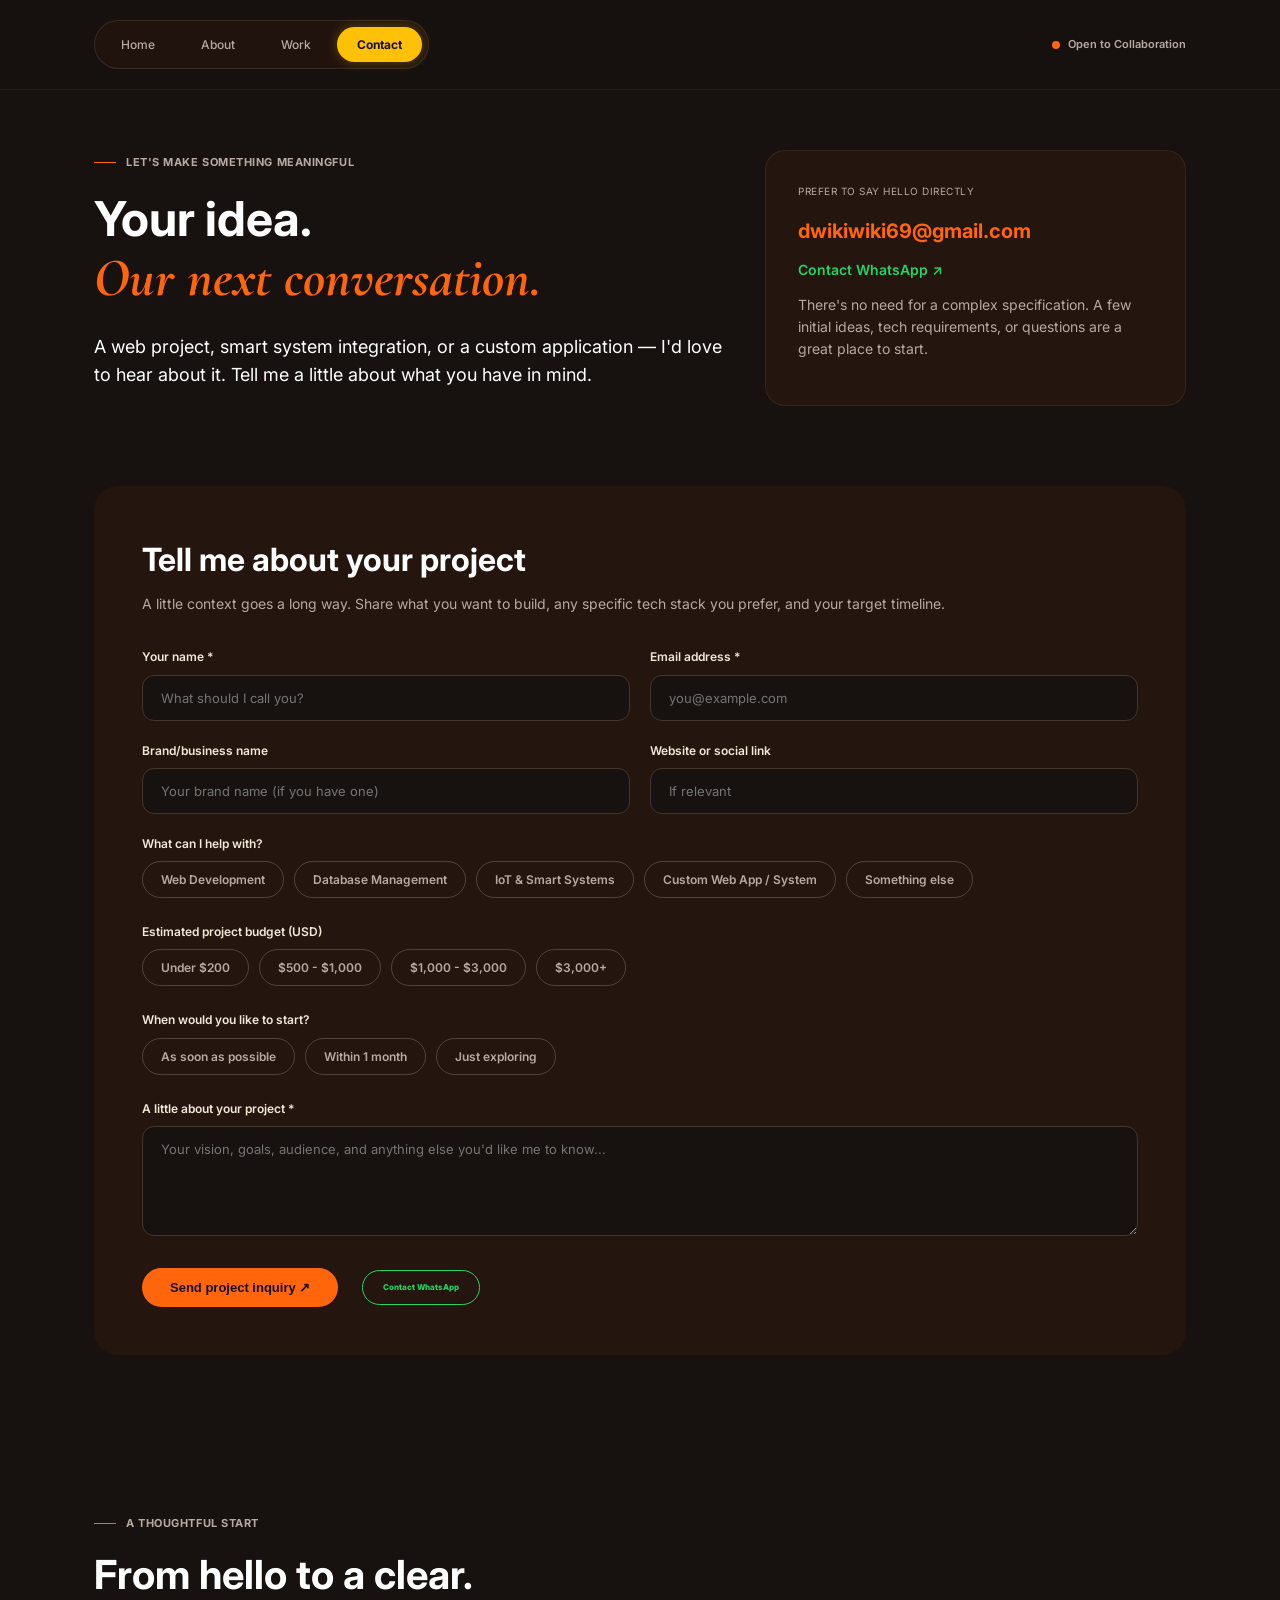
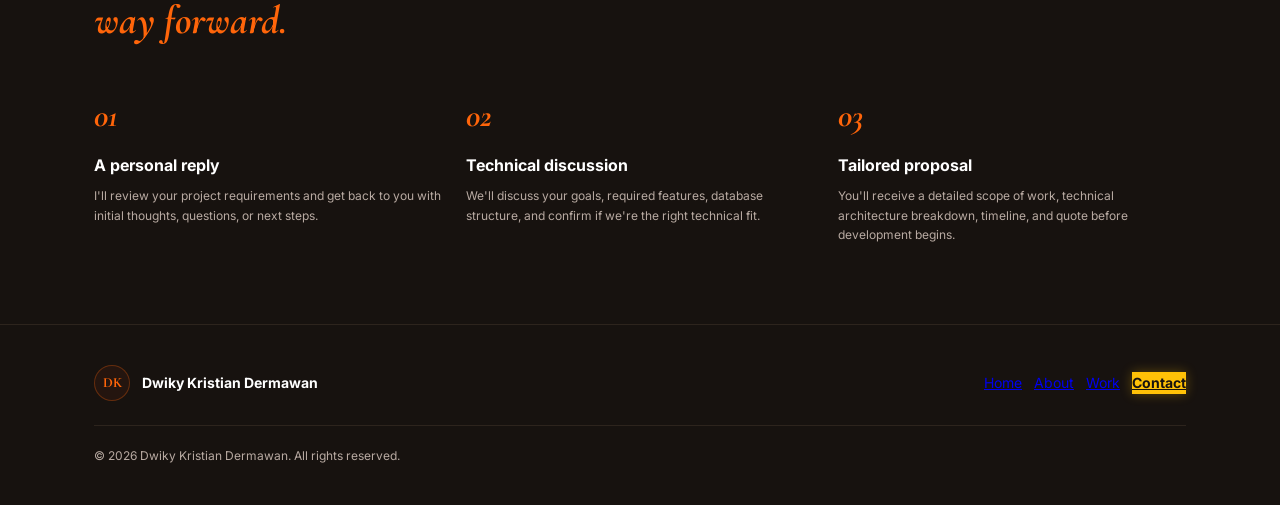
==== contact.html @ 46bb8a01 "Initial commit: Portofolio Web Dwiky lengkap dengan FormSubmit & WhatsApp API" ====
<!DOCTYPE html>
<html lang="id">
<head>
  <meta charset="UTF-8">
  <meta name="viewport" content="width=device-width, initial-scale=1.0">
  <title>Contact — Dwiky Kristian Dermawan</title>
  
  <link rel="preconnect" href="https://fonts.googleapis.com">
  <link rel="preconnect" href="https://fonts.gstatic.com" crossorigin>
  <link href="https://fonts.googleapis.com/css2?family=Cormorant+Garamond:ital,wght@0,600;0,700;1,600;1,700&family=Inter:wght@400;500;600;700&display=swap" rel="stylesheet">
  
  <link rel="stylesheet" href="style.css">
</head>
<body>

  <!-- Navbar -->
  <header class="navbar">
    <div class="container nav-container">
      <nav class="nav-menu page-links">
        <a href="index.html" class="nav-item">Home</a>
        <a href="about.html" class="nav-item">About</a>
        <a href="work.html" class="nav-item">Work</a>
        <a href="contact.html" class="nav-item">Contact</a>
      </nav>
      
      <div class="status-badge">
        <span class="dot"></span> Open to Collaboration
      </div>
    </div>
  </header>

  <main>
    <!-- Contact Hero -->
    <section class="section-hero">
      <div class="container hero-grid">
        <div class="hero-left">
          <div class="section-label">
            <span class="orange-line"></span>
            <span>LET'S MAKE SOMETHING MEANINGFUL</span>
          </div>
          <h1 class="main-title">
            Your idea.<br>
            <span class="serif-italic">Our next conversation.</span>
          </h1>
          <p class="bio-lead">A web project, smart system integration, or a custom application — I'd love to hear about it. Tell me a little about what you have in mind.</p>
        </div>
        
        <div class="hero-right">
          <div class="direct-contact-card">
            <span class="card-label">PREFER TO SAY HELLO DIRECTLY</span>
            <div class="direct-links-wrapper">
              <a href="mailto:dwikiwiki69@gmail.com" class="direct-email-link">dwikiwiki69@gmail.com</a>
              <a href="https://wa.me/6285183342180?text=Halo%20Dwiky,%20saya%20bermaksud%20untuk%20konsultasi%20dan%20membangun%20proyek%20web%2Fsistem%20aplikasi.%20Apakah%20Anda%20sedang%20open%20for%20collaboration%3F" target="_blank" rel="noopener noreferrer" class="btn-whatsapp-direct">
                 Contact WhatsApp ↗
              </a>
            </div>
            <p class="bio-text mt-12">There's no need for a complex specification. A few initial ideas, tech requirements, or questions are a great place to start.</p>
          </div>
        </div>
      </div>
    </section>

    <!-- Inquiry Form Target FormSubmit -->
    <section class="section-inquiry">
      <div class="container">
        <form class="inquiry-form-card" id="contact-form" action="https://formsubmit.co/dwikiwiki69@gmail.com" method="POST">
          
          <!-- Konfigurasi Tambahan FormSubmit -->
          <input type="hidden" name="_subject" value="Pesan Baru dari Portofolio Web (Dwiky)">
          <input type="hidden" name="_template" value="table">
          <input type="hidden" name="_captcha" value="false">

          <h2 class="form-title">Tell me about your project</h2>
          <p class="form-subtitle">A little context goes a long way. Share what you want to build, any specific tech stack you prefer, and your target timeline.</p>
          
          <div class="form-row">
            <div class="form-group">
              <label>Your name *</label>
              <input type="text" name="name" placeholder="What should I call you?" required />
            </div>
            <div class="form-group">
              <label>Email address *</label>
              <input type="email" name="email" placeholder="you@example.com" required />
            </div>
          </div>

          <div class="form-row">
            <div class="form-group">
              <label>Brand/business name</label>
              <input type="text" name="brand" placeholder="Your brand name (if you have one)" />
            </div>
            <div class="form-group">
              <label>Website or social link</label>
              <input type="url" name="website" placeholder="If relevant" />
            </div>
          </div>

          <!-- Services Selection -->
          <div class="form-group mb-24">
            <label>What can I help with?</label>
            <div class="checkbox-pills">
              <label class="pill-checkbox"><input type="checkbox" name="services[]" value="Web Development"> <span>Web Development</span></label>
              <label class="pill-checkbox"><input type="checkbox" name="services[]" value="Database Management"> <span>Database Management</span></label>
              <label class="pill-checkbox"><input type="checkbox" name="services[]" value="IoT & Smart Systems"> <span>IoT & Smart Systems</span></label>
              <label class="pill-checkbox"><input type="checkbox" name="services[]" value="Custom Web App / System"> <span>Custom Web App / System</span></label>
              <label class="pill-checkbox"><input type="checkbox" name="services[]" value="Something else"> <span>Something else</span></label>
            </div>
          </div>

          <!-- Budget Selection -->
          <div class="form-group mb-24">
            <label>Estimated project budget (USD)</label>
            <div class="radio-pills">
              <label class="pill-radio"><input type="radio" name="budget" value="Under $200"> <span>Under $200</span></label>
              <label class="pill-radio"><input type="radio" name="budget" value="$500 - $1,000"> <span>$500 - $1,000</span></label>
              <label class="pill-radio"><input type="radio" name="budget" value="$1,000 - $3,000"> <span>$1,000 - $3,000</span></label>
              <label class="pill-radio"><input type="radio" name="budget" value="$3,000+"> <span>$3,000+</span></label>
            </div>
          </div>

          <!-- Timeline Selection -->
          <div class="form-group mb-24">
            <label>When would you like to start?</label>
            <div class="radio-pills">
              <label class="pill-radio"><input type="radio" name="timeline" value="As soon as possible"> <span>As soon as possible</span></label>
              <label class="pill-radio"><input type="radio" name="timeline" value="Within 1 month"> <span>Within 1 month</span></label>
              <label class="pill-radio"><input type="radio" name="timeline" value="Just exploring"> <span>Just exploring</span></label>
            </div>
          </div>

          <!-- Project Details -->
          <div class="form-group mb-32">
            <label>A little about your project *</label>
            <textarea name="message" rows="5" placeholder="Your vision, goals, audience, and anything else you'd like me to know..." required></textarea>
          </div>

          <div class="form-actions">
            <button type="submit" class="btn-orange">Send project inquiry ↗</button>
            <a href="https://wa.me/6285183342180?text=Halo%20Dwiky,%20saya%20bermaksud%20untuk%20konsultasi%20dan%20membangun%20proyek%20web%2Fsistem%20aplikasi.%20Apakah%20Anda%20sedang%20open%20for%20collaboration%3F" target="_blank" rel="noopener noreferrer" class="btn-whatsapp-outline">
              Contact WhatsApp 
            </a>
          </div>
        </form>
      </div>
    </section>

    <!-- Workflow Steps -->
    <section class="section-workflow">
      <div class="container">
        <div class="section-label">
          <span class="orange-line"></span>
          <span>A THOUGHTFUL START</span>
        </div>
        <h2 class="section-title">
          From hello to a clear.<br>
          <span class="serif-italic">way forward.</span>
        </h2>
        
        <div class="workflow-grid col-3">
          <div class="workflow-step">
            <span class="step-num">01</span>
            <h4>A personal reply</h4>
            <p>I'll review your project requirements and get back to you with initial thoughts, questions, or next steps.</p>
          </div>
          <div class="workflow-step">
            <span class="step-num">02</span>
            <h4>Technical discussion</h4>
            <p>We'll discuss your goals, required features, database structure, and confirm if we're the right technical fit.</p>
          </div>
          <div class="workflow-step">
            <span class="step-num">03</span>
            <h4>Tailored proposal</h4>
            <p>You'll receive a detailed scope of work, technical architecture breakdown, timeline, and quote before development begins.</p>
          </div>
        </div>
      </div>
    </section>
  </main>

  <!-- Footer -->
  <footer class="footer">
    <div class="container">
      <div class="footer-top">
        <div class="brand-left">
          <div class="logo-circle">DK</div>
          <span class="brand-name">Dwiky Kristian Dermawan</span>
        </div>
        <nav class="footer-nav page-links">
          <a href="index.html">Home</a>
          <a href="about.html">About</a>
          <a href="work.html">Work</a>
          <a href="contact.html">Contact</a>
        </nav>
      </div>
      <div class="footer-divider"></div>
      <div class="footer-bottom">
        <p>© 2026 Dwiky Kristian Dermawan. All rights reserved.</p>
      </div>
    </div>
  </footer>

  <script src="script.js"></script>
</body>
</html>
---- style.css ----
/* --- RESET & VARIABLES --- */
* {
  box-sizing: border-box;
  margin: 0;
  padding: 0;
}

:root {
  --bg-dark: #17120F;
  --bg-card: #24150F;
  --bg-card-inner: #1D1410;
  --orange: #FF650A;
  --yellow-active: #FFC107;
  --text-white: #FFFFFF;
  --text-muted: #B8AAA2;
  --text-serif: #EFE9D6;
  --font-inter: 'Inter', sans-serif;
  --font-serif: 'Cormorant Garamond', serif;
}

body {
  background-color: var(--bg-dark);
  color: var(--text-white);
  font-family: var(--font-inter);
  line-height: 1.6;
  font-size: 14px;
  overflow-x: hidden;
}

img {
  max-width: 100%;
  height: auto;
  display: block;
}

.container {
  max-width: 1140px;
  margin: 0 auto;
  padding: 0 24px;
  width: 100%;
}

.serif-italic {
  font-family: var(--font-serif);
  font-style: italic;
  font-weight: 700;
  color: var(--orange);
}

.section-label {
  display: flex;
  align-items: center;
  gap: 10px;
  color: var(--text-muted);
  font-size: 11px;
  font-weight: 700;
  letter-spacing: 0.05em;
  text-transform: uppercase;
  margin-bottom: 20px;
}

.orange-line {
  width: 22px;
  height: 1px;
  background-color: var(--orange);
  display: inline-block;
}

/* --- NAVBAR --- */
.navbar {
  padding: 20px 0;
  background: rgba(23, 18, 15, 0.95);
  backdrop-filter: blur(10px);
  position: sticky;
  top: 0;
  z-index: 100;
  border-bottom: 1px solid rgba(69, 54, 45, 0.3);
}

.nav-container {
  display: flex;
  justify-content: space-between;
  align-items: center;
}

.nav-menu {
  display: flex;
  align-items: center;
  gap: 6px;
  background: rgba(36, 21, 15, 0.8);
  padding: 6px;
  border-radius: 100px;
  border: 1px solid rgba(184, 170, 162, 0.15);
}

.nav-item {
  color: var(--text-muted);
  text-decoration: none;
  font-weight: 500;
  font-size: 12px;
  padding: 8px 20px;
  border-radius: 100px;
  transition: all 0.3s ease;
}

.nav-item:hover:not(.active-nav) {
  color: var(--orange);
}

.nav-item.active-nav, .page-links a.active-nav {
  background-color: var(--yellow-active) !important;
  color: #17120F !important;
  font-weight: 700 !important;
  box-shadow: 0 0 12px rgba(255, 193, 7, 0.3);
}

.status-badge {
  display: flex;
  align-items: center;
  gap: 8px;
  color: var(--text-muted);
  font-size: 11px;
  font-weight: 600;
}

.status-badge .dot {
  width: 8px;
  height: 8px;
  background: var(--orange);
  border-radius: 50%;
}

/* --- HERO SECTIONS --- */
.section-hero {
  padding: 60px 0 40px;
}

.hero-grid {
  display: grid;
  grid-template-columns: 1.2fr 0.8fr;
  gap: 40px;
  align-items: center;
}

.hero-status {
  margin-bottom: 24px;
}

.main-title {
  font-size: 48px;
  font-weight: 700;
  line-height: 1.15;
  margin-bottom: 24px;
}

.main-title .serif-italic {
  font-size: 54px;
  display: block;
}

.bio-lead {
  font-size: 18px;
  color: var(--text-white);
  margin-bottom: 12px;
}

.bio-text {
  color: var(--text-muted);
  font-size: 14px;
  margin-bottom: 12px;
}

.max-w-600 {
  max-width: 600px;
}

.hero-actions {
  display: flex;
  gap: 16px;
  margin-top: 32px;
}

.btn-orange {
  background: var(--orange);
  color: #17120F;
  text-decoration: none;
  padding: 12px 28px;
  border-radius: 100px;
  font-weight: 700;
  font-size: 13px;
  display: inline-flex;
  align-items: center;
  gap: 8px;
  border: none;
  cursor: pointer;
  transition: transform 0.2s, background-color 0.2s;
}

.btn-orange:hover {
  transform: translateY(-2px);
  background-color: #ff7726;
}

.btn-outline {
  border: 1px solid rgba(69, 54, 45, 1);
  color: var(--text-white);
  text-decoration: none;
  padding: 12px 28px;
  border-radius: 100px;
  font-weight: 700;
  font-size: 13px;
  transition: background 0.2s;
}

.btn-outline:hover {
  background: rgba(255, 255, 255, 0.05);
}

.arch-frame {
  width: 100%;
  background: #3B2B22;
  border-top-left-radius: 180px;
  border-top-right-radius: 180px;
  overflow: hidden;
  display: flex;
  align-items: flex-end;
  justify-content: center;
  padding-top: 40px;
}

.hero-portrait-img {
  width: 90%;
  height: auto;
  object-fit: cover;
}

.hero-footnote {
  display: flex;
  justify-content: space-between;
  padding-top: 40px;
  margin-top: 60px;
  border-top: 1px solid rgba(69, 54, 45, 0.5);
  color: var(--text-muted);
  font-size: 11px;
  letter-spacing: 0.05em;
}

.signature-wrapper {
  margin-top: 24px;
}

.signature {
  font-family: var(--font-serif);
  font-style: italic;
  font-size: 40px;
  color: var(--orange);
}

/* --- DISCIPLINES BAR --- */
.section-disciplines {
  background: var(--bg-card);
  padding: 24px 0;
  border-top: 1px solid rgba(69, 54, 45, 0.3);
  border-bottom: 1px solid rgba(69, 54, 45, 0.3);
}

.disciplines-wrapper {
  display: flex;
  justify-content: space-between;
  color: var(--text-serif);
  font-family: var(--font-serif);
  font-size: 22px;
}

/* --- SELECTED PROJECTS --- */
.section-projects {
  padding: 80px 0;
}

.pt-0 {
  padding-top: 0;
}

.section-header-flex {
  display: flex;
  justify-content: space-between;
  align-items: flex-end;
  margin-bottom: 48px;
  gap: 40px;
}

.section-title {
  font-size: 40px;
  line-height: 1.1;
}

.section-desc {
  max-width: 400px;
  color: var(--text-muted);
  font-size: 14px;
}

.link-more {
  color: var(--text-white);
  text-decoration: none;
  font-weight: 600;
  display: inline-block;
  margin-top: 12px;
}

.link-more:hover {
  color: var(--orange);
}

.projects-grid {
  display: grid;
  grid-template-columns: repeat(2, 1fr);
  gap: 32px;
}

.project-card {
  background: var(--bg-card);
  border-radius: 16px;
  padding: 24px;
}

.project-card-full {
  grid-column: span 2;
}

.project-img-wrapper {
  border-radius: 12px;
  overflow: hidden;
  margin-bottom: 20px;
  background: #2A1D16;
}

.project-img-wrapper img {
  width: 100%;
  height: auto;
  transition: transform 0.3s;
}

.project-img-wrapper img:hover {
  transform: scale(1.02);
}

.project-card h3 {
  font-size: 20px;
  margin-bottom: 10px;
}

.project-card p {
  color: var(--text-muted);
  font-size: 13px;
}

/* --- ABOUT PREVIEW --- */
.section-about-preview {
  background: var(--bg-card);
  padding: 80px 0;
}

.about-preview-grid {
  display: grid;
  grid-template-columns: 360px 1fr;
  gap: 60px;
  align-items: center;
}

.portrait-card {
  background: var(--bg-dark);
  border-radius: 20px;
  padding: 24px;
  border: 1px solid rgba(69, 54, 45, 0.5);
}

.card-label {
  font-size: 10px;
  color: var(--text-muted);
  display: block;
  margin-bottom: 16px;
  letter-spacing: 0.05em;
}

.about-preview-text p {
  color: var(--text-muted);
  font-size: 15px;
  margin-bottom: 16px;
}

/* --- GUIDES & QUOTE --- */
.section-guides {
  background: var(--bg-card);
  padding: 80px 0;
}

.quote-block {
  margin-bottom: 48px;
}

.quote-mark {
  font-family: var(--font-serif);
  font-size: 60px;
  color: var(--orange);
  line-height: 1;
}

.quote-text {
  font-family: var(--font-serif);
  font-style: italic;
  font-size: 38px;
  color: var(--text-serif);
  font-weight: 700;
  line-height: 1.2;
}

.principles-grid {
  display: grid;
  grid-template-columns: repeat(3, 1fr);
  gap: 32px;
}

.principle-card h3 {
  font-size: 18px;
  margin-bottom: 10px;
}

.principle-card p {
  color: var(--text-muted);
  font-size: 13px;
}

/* --- SERVICES & SKILLS --- */
.section-services {
  background: var(--bg-dark);
  padding: 80px 0;
}

.section-headline {
  font-size: 40px;
  margin-bottom: 12px;
}

.mb-40 {
  margin-bottom: 40px;
}

.mb-24 {
  margin-bottom: 24px;
}

.mb-32 {
  margin-bottom: 32px;
}

.mt-12 {
  margin-top: 12px;
}

.group-title {
  color: var(--orange);
  font-size: 11px;
  font-weight: 700;
  letter-spacing: 0.05em;
  display: block;
  margin-bottom: 16px;
}

.pills-wrapper {
  display: flex;
  flex-wrap: wrap;
  gap: 10px;
}

.pill {
  border: 1px solid rgba(184, 170, 162, 0.3);
  padding: 8px 16px;
  border-radius: 100px;
  font-size: 12px;
  color: var(--text-serif);
  font-weight: 600;
}

.services-grid {
  display: grid;
  grid-template-columns: repeat(3, 1fr);
  gap: 20px;
}

.service-card {
  background: var(--bg-card-inner);
  border-radius: 12px;
  padding: 24px;
  display: flex;
  flex-direction: column;
}

.service-card h3 {
  font-size: 18px;
  margin-bottom: 10px;
}

.service-desc {
  color: var(--text-muted);
  font-size: 13px;
  margin-bottom: 20px;
}

.card-divider {
  height: 1px;
  background: rgba(69, 54, 45, 1);
  margin-top: auto;
  margin-bottom: 14px;
}

.service-tags {
  color: var(--text-muted);
  font-size: 11px;
  line-height: 1.5;
}

.services-note {
  color: var(--text-muted);
  font-size: 14px;
}

.section-skills {
  padding: 80px 0;
}

.grid-two-col {
  display: grid;
  grid-template-columns: 1fr 1.2fr;
  gap: 60px;
}

.skills-sub {
  color: var(--text-muted);
  margin-top: 16px;
  font-size: 14px;
}

.skills-list {
  display: flex;
  flex-direction: column;
  gap: 24px;
}

.skill-item {
  border-bottom: 1px solid rgba(69, 54, 45, 0.5);
  padding-bottom: 16px;
}

.skill-header {
  display: flex;
  justify-content: space-between;
  align-items: center;
  margin-bottom: 8px;
}

.skill-header h3 {
  font-size: 18px;
}

.skill-header .arrow {
  color: var(--orange);
}

.skill-item p {
  color: var(--text-muted);
  font-size: 13px;
}

/* --- DUAL SHOWCASE --- */
.section-showcase {
  padding: 40px 0 80px;
}

.dual-showcase-card {
  background: linear-gradient(135deg, #1C120D 0%, #EFE5D5 100%);
  border-radius: 24px;
  display: grid;
  grid-template-columns: 1fr 280px 1fr;
  gap: 24px;
  padding: 40px;
  align-items: center;
  color: var(--text-white);
  overflow: hidden;
}

.card-tag {
  font-size: 10px;
  font-weight: 700;
  letter-spacing: 0.05em;
  color: var(--orange);
  margin-bottom: 12px;
}

.showcase-left h2, .showcase-right h2 {
  font-size: 28px;
  line-height: 1.2;
  margin-bottom: 12px;
}

.showcase-right {
  color: #17120F;
}

.showcase-right h2 {
  font-family: var(--font-serif);
  font-style: italic;
  font-weight: 600;
}

.showcase-right p {
  color: #45362D;
  font-size: 13px;
  margin-bottom: 16px;
}

.showcase-right .link-more {
  color: #17120F;
}

.showcase-left p {
  color: var(--text-muted);
  font-size: 13px;
  margin-bottom: 24px;
}

.showcase-metrics {
  display: flex;
  gap: 16px;
}

.showcase-metrics div strong {
  display: block;
  font-size: 16px;
  color: var(--orange);
}

.showcase-metrics div span {
  font-size: 10px;
  color: var(--text-muted);
}

.showcase-center-mockup img {
  width: 100%;
  border-radius: 20px;
  box-shadow: 0 10px 30px rgba(0,0,0,0.4);
}

/* --- WORKFLOW --- */
.section-workflow {
  padding: 80px 0;
}

.workflow-grid {
  display: grid;
  grid-template-columns: repeat(4, 1fr);
  gap: 24px;
  margin-top: 48px;
}

.workflow-grid.col-3 {
  grid-template-columns: repeat(3, 1fr);
}

.step-num {
  font-family: var(--font-serif);
  font-style: italic;
  font-size: 32px;
  color: var(--orange);
  font-weight: 700;
  display: block;
  margin-bottom: 12px;
}

.workflow-step h4 {
  font-size: 16px;
  margin-bottom: 8px;
}

.workflow-step p {
  color: var(--text-muted);
  font-size: 12px;
}

/* --- WORK PAGE FILTERS --- */
.filter-bar {
  display: flex;
  gap: 12px;
  margin-top: 32px;
}

.filter-btn {
  background: var(--bg-card);
  border: 1px solid rgba(184, 170, 162, 0.2);
  color: var(--text-muted);
  padding: 8px 20px;
  border-radius: 100px;
  font-size: 12px;
  font-weight: 600;
  cursor: pointer;
  transition: all 0.2s;
}

.filter-btn.active, .filter-btn:hover {
  background: var(--orange);
  color: #17120F;
  border-color: var(--orange);
}

/* --- CONTACT FORM PAGE --- */
.direct-contact-card {
  background: var(--bg-card);
  border-radius: 20px;
  padding: 32px;
  border: 1px solid rgba(69, 54, 45, 0.5);
}

.direct-email-link {
  font-size: 20px;
  color: var(--orange);
  font-weight: 700;
  text-decoration: none;
}

.section-inquiry {
  padding: 40px 0 80px;
}

.inquiry-form-card {
  background: var(--bg-card);
  border-radius: 24px;
  padding: 48px;
}

.form-title {
  font-size: 32px;
  margin-bottom: 8px;
}

.form-subtitle {
  color: var(--text-muted);
  margin-bottom: 32px;
  font-size: 14px;
}

.form-row {
  display: grid;
  grid-template-columns: repeat(2, 1fr);
  gap: 20px;
  margin-bottom: 20px;
}

.form-group {
  display: flex;
  flex-direction: column;
  gap: 8px;
}

.form-group label {
  font-size: 12px;
  font-weight: 600;
  color: var(--text-serif);
}

.form-group input, .form-group textarea {
  width: 100%;
  padding: 14px 18px;
  background: var(--bg-dark);
  border: 1px solid rgba(69, 54, 45, 1);
  border-radius: 12px;
  color: var(--text-white);
  font-family: var(--font-inter);
  font-size: 13px;
  outline: none;
}

.form-group input:focus, .form-group textarea:focus {
  border-color: var(--orange);
}

.checkbox-pills, .radio-pills {
  display: flex;
  flex-wrap: wrap;
  gap: 10px;
}

.pill-checkbox, .pill-radio {
  cursor: pointer;
}

.pill-checkbox input, .pill-radio input {
  display: none;
}

.pill-checkbox span, .pill-radio span {
  display: inline-block;
  padding: 8px 18px;
  border-radius: 100px;
  border: 1px solid rgba(184, 170, 162, 0.3);
  font-size: 12px;
  color: var(--text-muted);
  transition: all 0.2s;
}

.pill-checkbox input:checked + span, .pill-radio input:checked + span {
  background: var(--orange);
  color: #17120F;
  border-color: var(--orange);
  font-weight: 700;
}

.form-actions {
  display: flex;
  align-items: center;
  gap: 24px;
}

.alt-email-note {
  color: var(--text-muted);
  font-size: 12px;
}

.alt-email-note a {
  color: var(--orange);
  text-decoration: none;
}

/* --- CTA --- */
.section-cta {
  padding: 40px 0 80px;
}

.cta-box {
  background: var(--bg-card);
  border-radius: 24px;
  padding: 56px;
  display: flex;
  justify-content: space-between;
  align-items: flex-end;
  gap: 40px;
}

.cta-content h2 {
  font-size: 44px;
  line-height: 1.1;
  margin-bottom: 16px;
}

.cta-content p {
  color: var(--text-muted);
  font-size: 14px;
  max-width: 500px;
}

.cta-action {
  display: flex;
  flex-direction: column;
  align-items: flex-end;
  gap: 12px;
}

.cta-email {
  color: var(--text-muted);
  text-decoration: none;
  font-size: 13px;
}

/* --- FOOTER --- */
.footer {
  padding: 40px 0;
  border-top: 1px solid rgba(69, 54, 45, 0.5);
}

.footer-top {
  display: flex;
  justify-content: space-between;
  align-items: center;
  margin-bottom: 24px;
}

.brand-left {
  display: flex;
  align-items: center;
  gap: 12px;
}

.logo-circle {
  width: 36px;
  height: 36px;
  background: var(--bg-card);
  border-radius: 50%;
  display: flex;
  align-items: center;
  justify-content: center;
  font-family: var(--font-serif);
  font-weight: 700;
  color: var(--orange);
  border: 1px solid rgba(255, 101, 10, 0.3);
}

.brand-name {
  font-weight: 700;
  font-size: 14px;
}

.footer-nav {
  display: flex;
  gap: 12px;
}

.footer-divider {
  height: 1px;
  background: rgba(69, 54, 45, 0.5);
  margin-bottom: 20px;
}

.footer-bottom {
  color: var(--text-muted);
  font-size: 12px;
}

/* --- MODAL POP-UP GAMBAR --- */
.image-modal {
  display: flex;
  position: fixed;
  z-index: 1000;
  left: 0;
  top: 0;
  width: 100%;
  height: 100%;
  background: rgba(15, 10, 8, 0.9);
  backdrop-filter: blur(8px);
  align-items: center;
  justify-content: center;
  flex-direction: column;
  opacity: 0;
  pointer-events: none;
  transition: opacity 0.4s ease-in-out;
}

.image-modal.show {
  opacity: 1;
  pointer-events: auto;
}

.modal-content {
  max-width: 85%;
  max-height: 80vh;
  border-radius: 16px;
  transform: scale(0.95);
  transition: transform 0.4s ease-in-out;
}

.image-modal.show .modal-content {
  transform: scale(1);
}

.modal-close {
  position: absolute;
  top: 24px;
  right: 36px;
  color: #fff;
  font-size: 36px;
  cursor: pointer;
}

/* --- RESPONSIVE MEDIA QUERIES --- */
@media (max-width: 1024px) {
  .hero-grid, .about-preview-grid, .section-header-flex, .grid-two-col, .dual-showcase-card, .cta-box {
    grid-template-columns: 1fr;
    flex-direction: column;
    align-items: flex-start;
  }
  .principles-grid, .services-grid, .workflow-grid {
    grid-template-columns: repeat(2, 1fr);
  }
}

@media (max-width: 768px) {
  .nav-container {
    flex-direction: column;
    gap: 16px;
  }
  .projects-grid, .workflow-grid, .form-row, .principles-grid, .services-grid {
    grid-template-columns: 1fr;
  }
  .project-card-full {
    grid-column: span 1;
  }
  .main-title {
    font-size: 36px;
  }
  .main-title .serif-italic {
    font-size: 40px;
  }
}
/* --- WHATSAPP INTEGRATION STYLES --- */
.direct-links-wrapper {
  display: flex;
  flex-direction: column;
  gap: 12px;
  margin-top: 8px;
}

.btn-whatsapp-direct {
  display: inline-block;
  color: #25D366;
  font-weight: 600;
  font-size: 14px;
  text-decoration: none;
  transition: color 0.2s ease;
}

.btn-whatsapp-direct:hover {
  color: #1EBE57;
  text-decoration: underline;
}

.btn-whatsapp-outline {
  display: inline-flex;
  align-items: center;
  gap: 7px;
  border: 1px solid #25D366;
  color: #25D366;
  text-decoration: none;
  padding: 10px 20px;
  border-radius: 100px;
  font-weight: 800;
  font-size: 8px;
  transition: all 0.2s ease;
}

.btn-whatsapp-outline:hover {
  background: rgba(37, 211, 102, 0.1);
  transform: translateY(-2px);
}

@media (max-width: 768px) {
  .form-actions {
    flex-direction: column;
    align-items: stretch;
    gap: 12px;
  }
  .btn-whatsapp-outline {
    justify-content: center;
  }
}
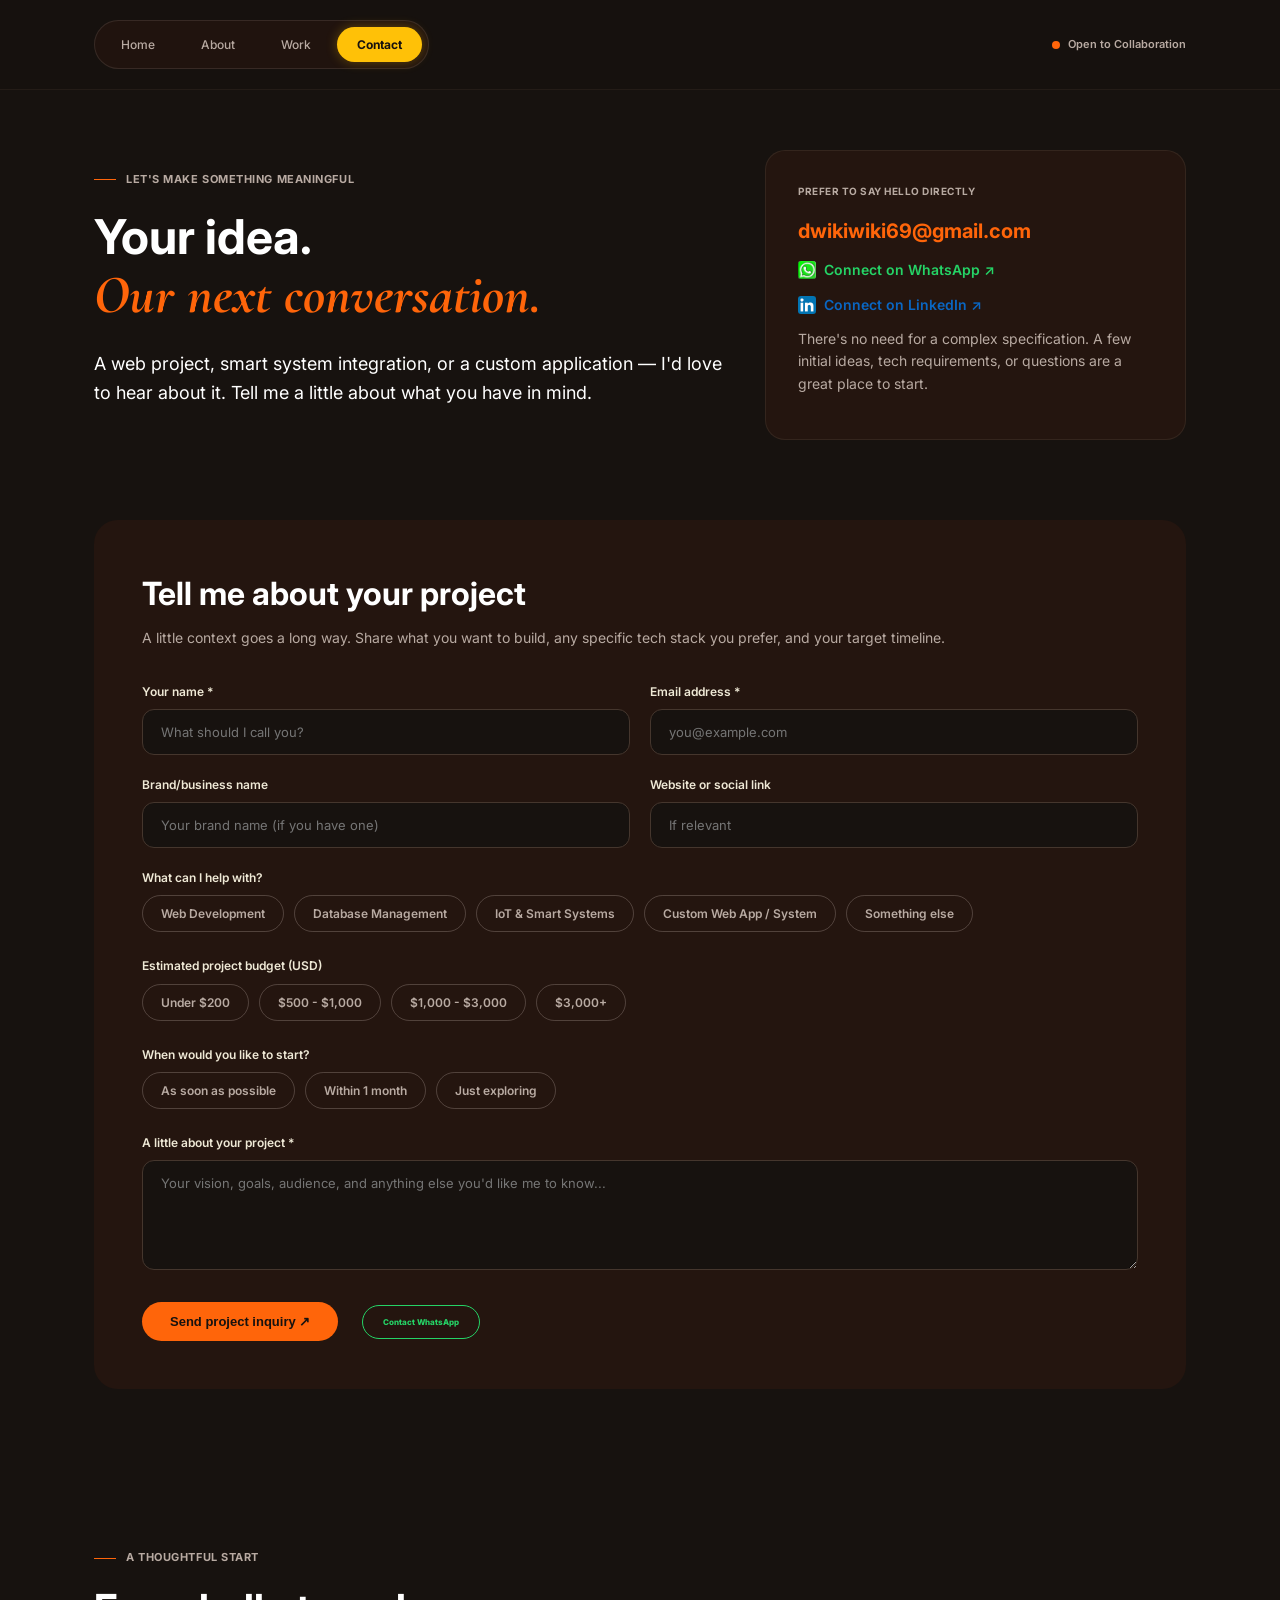
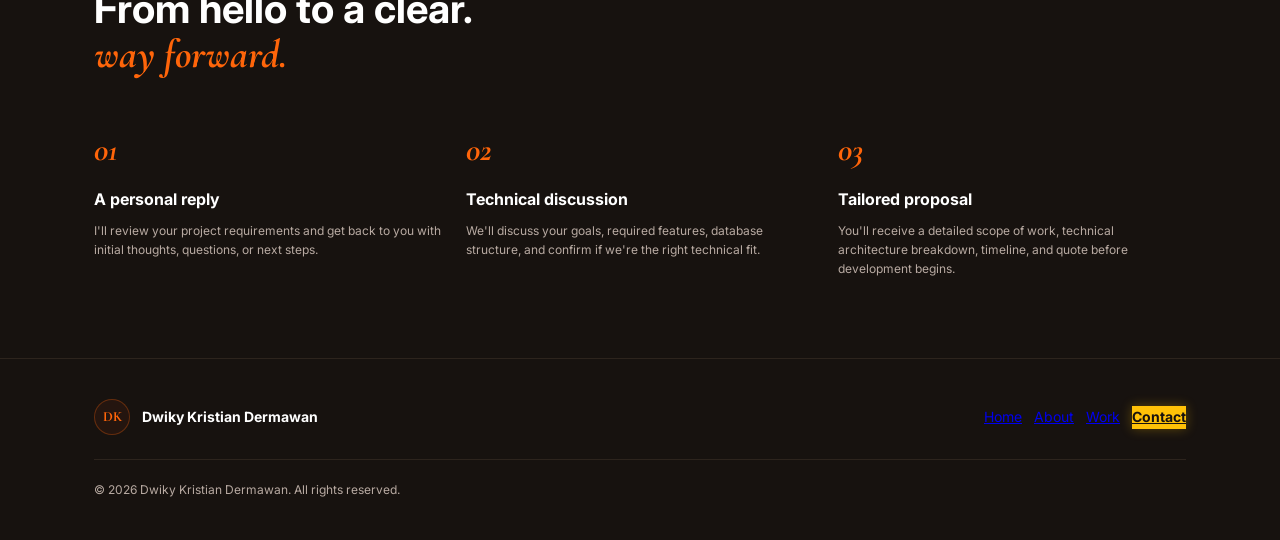
==== commit 893b5ca7: "Update icone wa dan direct Linkedln" ====
--- a/contact.html
+++ b/contact.html
@@ -45,17 +45,22 @@
           <p class="bio-lead">A web project, smart system integration, or a custom application — I'd love to hear about it. Tell me a little about what you have in mind.</p>
         </div>
         
-        <div class="hero-right">
-          <div class="direct-contact-card">
-            <span class="card-label">PREFER TO SAY HELLO DIRECTLY</span>
-            <div class="direct-links-wrapper">
-              <a href="mailto:dwikiwiki69@gmail.com" class="direct-email-link">dwikiwiki69@gmail.com</a>
-              <a href="https://wa.me/6285183342180?text=Halo%20Dwiky,%20saya%20bermaksud%20untuk%20konsultasi%20dan%20membangun%20proyek%20web%2Fsistem%20aplikasi.%20Apakah%20Anda%20sedang%20open%20for%20collaboration%3F" target="_blank" rel="noopener noreferrer" class="btn-whatsapp-direct">
-                 Contact WhatsApp ↗
-              </a>
-            </div>
-            <p class="bio-text mt-12">There's no need for a complex specification. A few initial ideas, tech requirements, or questions are a great place to start.</p>
-          </div>
+      <div class="hero-right">
+       <div class="direct-contact-card">
+        <span class="card-label">PREFER TO SAY HELLO DIRECTLY</span>
+        <div class="direct-links-wrapper">
+         <a href="mailto:dwikiwiki69@gmail.com" class="direct-email-link">dwikiwiki69@gmail.com</a>
+
+         <a href="https://wa.me/6285183342180?text=Halo%20Dwiky,%20saya%20tertarik%20untuk%20berdiskusi%20mengenai%20proyek%20web/sistem." target="_blank" rel="noopener noreferrer" class="btn-whatsapp-direct">
+          <img src="images/images (2).jpg" alt="Logo WhatsApp" class="whatsapp-inline-icon" /> Connect on WhatsApp ↗
+         </a>
+
+         <a href="https://www.linkedin.com/in/dwiky-dermawan-98b4a43b6" target="_blank" rel="noopener noreferrer" class="btn-linkedin-direct">
+          <img src="images/images (1).png" alt="LinkedIn Logo" class="linkedin-inline-icon" /> Connect on LinkedIn ↗
+         </a>
+        </div>
+    <p class="bio-text mt-12">There's no need for a complex specification. A few initial ideas, tech requirements, or questions are a great place to start.</p>
+    </div>  
         </div>
       </div>
     </section>
--- a/style.css
+++ b/style.css
@@ -1049,4 +1049,98 @@
   .btn-whatsapp-outline {
     justify-content: center;
   }
+}
+/* --- DIRECT CONTACT CARD STYLES --- */
+.direct-contact-card {
+  background: var(--bg-card, #24150F);
+  border-radius: 20px;
+  padding: 32px;
+  border: 1px solid rgba(69, 54, 45, 0.5);
+}
+
+.card-label {
+  font-size: 10px;
+  color: var(--text-muted, #B8AAA2);
+  display: block;
+  margin-bottom: 16px;
+  letter-spacing: 0.05em;
+  font-weight: 700;
+  text-transform: uppercase;
+}
+
+.direct-links-wrapper {
+  display: flex;
+  flex-direction: column;
+  gap: 12px;
+  margin-top: 8px;
+}
+
+.direct-email-link {
+  font-size: 20px;
+  color: var(--orange, #FF650A);
+  font-weight: 700;
+  text-decoration: none;
+  word-break: break-all;
+}
+
+.direct-email-link:hover {
+  text-decoration: underline;
+}
+
+.btn-whatsapp-direct {
+  display: inline-flex;
+  align-items: center;
+  gap: 8px;
+  color: #25D366;
+  font-weight: 600;
+  font-size: 14px;
+  text-decoration: none;
+  transition: all 0.2s ease;
+}
+
+.btn-whatsapp-direct:hover {
+  color: #1EBE57;
+  text-decoration: underline;
+  transform: translateX(2px);
+}
+
+.whatsapp-inline-icon {
+  width: 18px;
+  height: 18px;
+  border-radius: 3px;
+  object-fit: contain;
+}
+
+.btn-linkedin-direct {
+  display: inline-flex;
+  align-items: center;
+  gap: 8px;
+  color: #0A66C2;
+  font-weight: 600;
+  font-size: 14px;
+  text-decoration: none;
+  transition: all 0.2s ease;
+}
+
+.btn-linkedin-direct:hover {
+  color: #388ee6;
+  text-decoration: underline;
+  transform: translateX(2px);
+}
+
+.linkedin-inline-icon {
+  width: 18px;
+  height: 18px;
+  border-radius: 3px;
+  object-fit: contain;
+}
+
+.bio-text {
+  color: var(--text-muted, #B8AAA2);
+  font-size: 14px;
+  line-height: 1.6;
+}
+
+.mt-12 {
+  margin-top: 12px;
 }
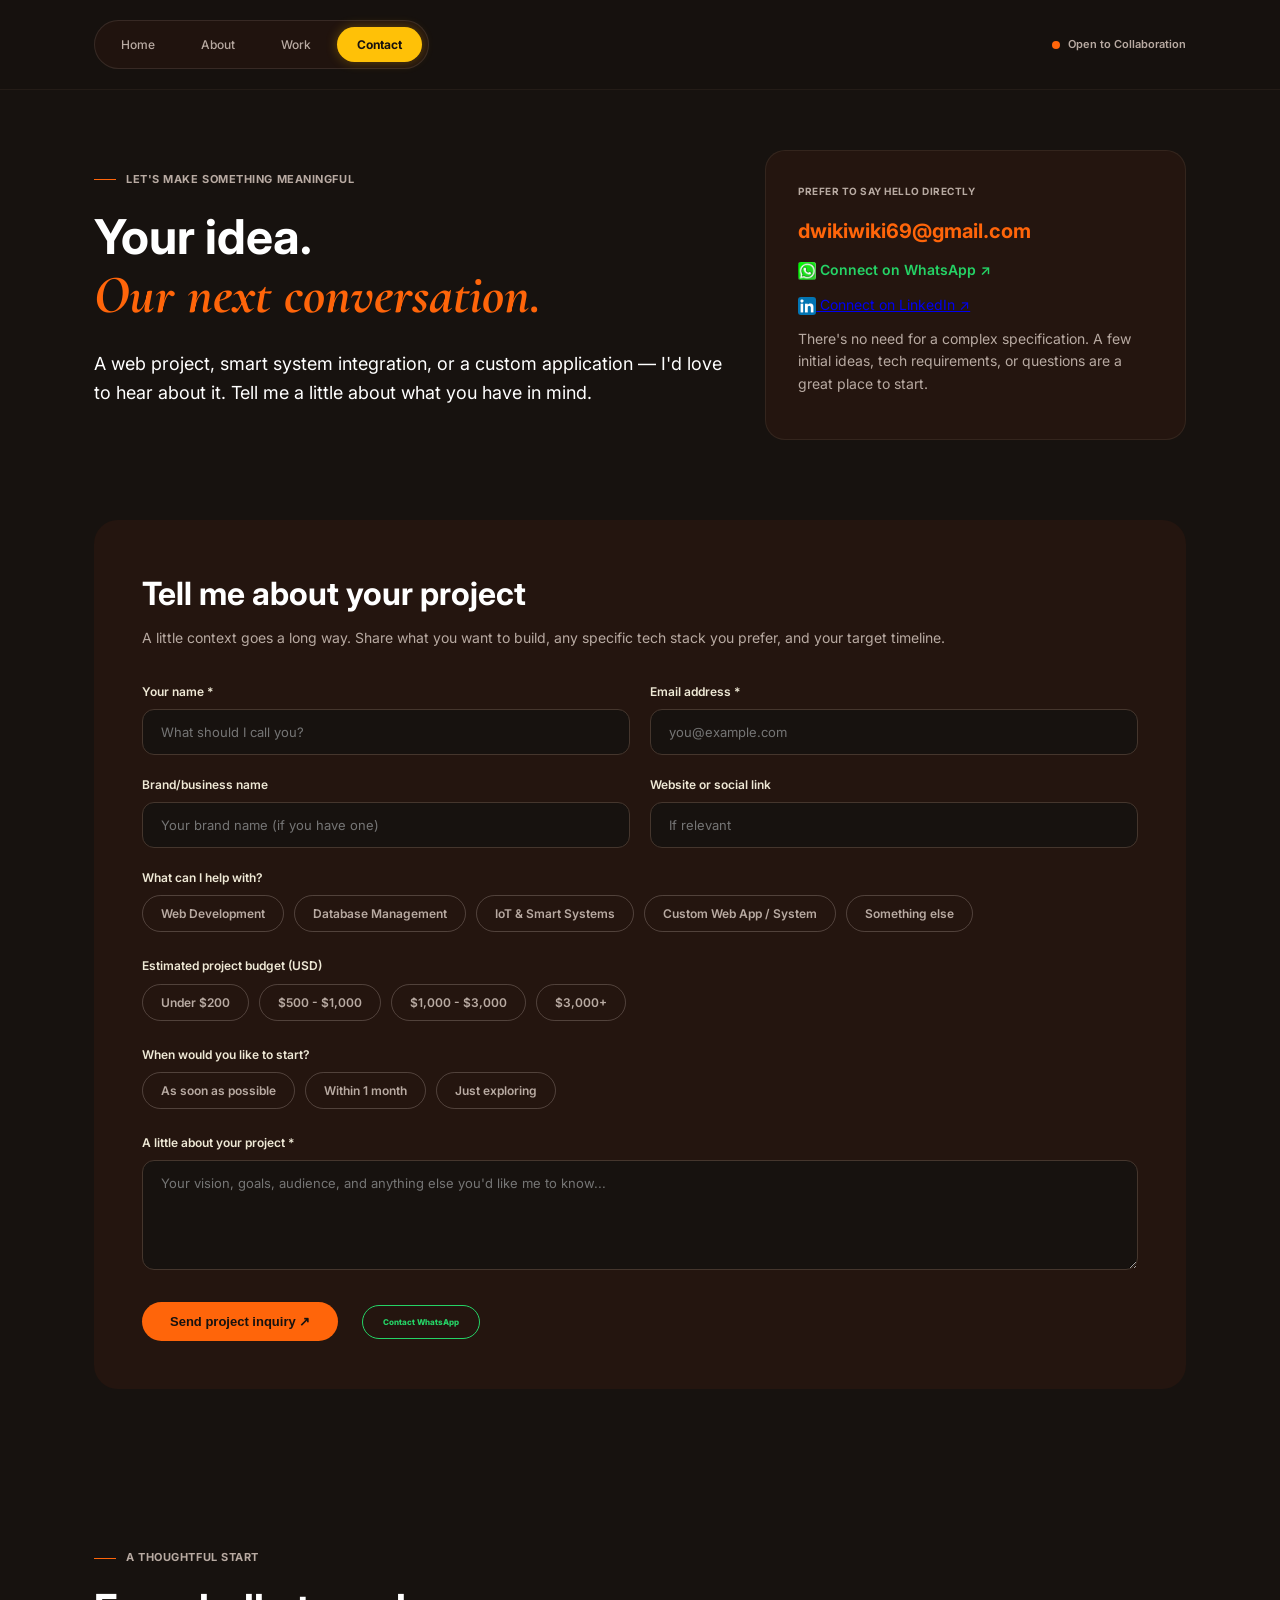
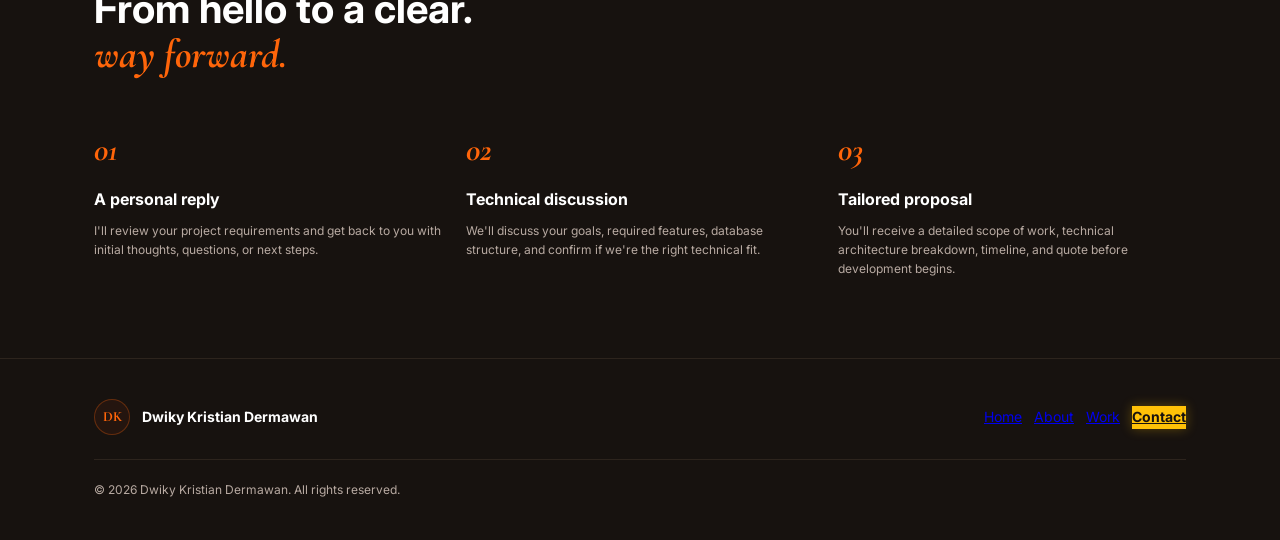
==== commit dbcb200b: "ubah html wa dan linkedln" ====
--- a/contact.html
+++ b/contact.html
@@ -45,23 +45,25 @@
           <p class="bio-lead">A web project, smart system integration, or a custom application — I'd love to hear about it. Tell me a little about what you have in mind.</p>
         </div>
         
-      <div class="hero-right">
-       <div class="direct-contact-card">
-        <span class="card-label">PREFER TO SAY HELLO DIRECTLY</span>
-        <div class="direct-links-wrapper">
-         <a href="mailto:dwikiwiki69@gmail.com" class="direct-email-link">dwikiwiki69@gmail.com</a>
-
-         <a href="https://wa.me/6285183342180?text=Halo%20Dwiky,%20saya%20tertarik%20untuk%20berdiskusi%20mengenai%20proyek%20web/sistem." target="_blank" rel="noopener noreferrer" class="btn-whatsapp-direct">
-          <img src="images/images (2).jpg" alt="Logo WhatsApp" class="whatsapp-inline-icon" /> Connect on WhatsApp ↗
-         </a>
-
-         <a href="https://www.linkedin.com/in/dwiky-dermawan-98b4a43b6" target="_blank" rel="noopener noreferrer" class="btn-linkedin-direct">
-          <img src="images/images (1).png" alt="LinkedIn Logo" class="linkedin-inline-icon" /> Connect on LinkedIn ↗
-         </a>
-        </div>
+<div class="hero-right">
+  <div class="direct-contact-card">
+    <span class="card-label">PREFER TO SAY HELLO DIRECTLY</span>
+    
+    <div class="direct-links-wrapper">
+      <a href="mailto:dwikiwiki69@gmail.com" class="direct-email-link">dwikiwiki69@gmail.com</a>
+
+      <a href="https://wa.me/6285183342180?text=Halo%20Dwiky,%20saya%20tertarik%20untuk%20berdiskusi%20mengenai%20proyek%20web/sistem." target="_blank" rel="noopener noreferrer" class="btn-whatsapp-direct">
+        <img src="images/images (2).jpg" alt="Logo WhatsApp" class="whatsapp-inline-icon" /> Connect on WhatsApp ↗
+      </a>
+
+      <a href="https://www.linkedin.com/in/dwiky-dermawan-98b4a43b6" target="_blank" rel="noopener noreferrer" class="btn-linkedin-direct">
+        <img src="images/images (1).png" alt="LinkedIn Logo" class="linkedin-inline-icon" /> Connect on LinkedIn ↗
+      </a>
+    </div>
+
     <p class="bio-text mt-12">There's no need for a complex specification. A few initial ideas, tech requirements, or questions are a great place to start.</p>
-    </div>  
-        </div>
+  </div>
+</div>
       </div>
     </section>
 
--- a/style.css
+++ b/style.css
@@ -1087,60 +1087,25 @@
   text-decoration: underline;
 }
 
-.btn-whatsapp-direct {
-  display: inline-flex;
-  align-items: center;
-  gap: 8px;
-  color: #25D366;
-  font-weight: 600;
-  font-size: 14px;
-  text-decoration: none;
-  transition: all 0.2s ease;
-}
-
-.btn-whatsapp-direct:hover {
-  color: #1EBE57;
-  text-decoration: underline;
-  transform: translateX(2px);
-}
-
+/* --- AMAN & TERKUNCI DARI STYLESET LAIN --- */
 .whatsapp-inline-icon {
-  width: 18px;
-  height: 18px;
+  width: 18px !important;
+  height: 18px !important;
+  max-width: 18px !important;
+  max-height: 18px !important;
+  display: inline-block !important;
   border-radius: 3px;
   object-fit: contain;
-}
-
-.btn-linkedin-direct {
-  display: inline-flex;
-  align-items: center;
-  gap: 8px;
-  color: #0A66C2;
-  font-weight: 600;
-  font-size: 14px;
-  text-decoration: none;
-  transition: all 0.2s ease;
-}
-
-.btn-linkedin-direct:hover {
-  color: #388ee6;
-  text-decoration: underline;
-  transform: translateX(2px);
+  vertical-align: middle;
 }
 
 .linkedin-inline-icon {
-  width: 18px;
-  height: 18px;
+  width: 18px !important;
+  height: 18px !important;
+  max-width: 18px !important;
+  max-height: 18px !important;
+  display: inline-block !important;
   border-radius: 3px;
   object-fit: contain;
-}
-
-.bio-text {
-  color: var(--text-muted, #B8AAA2);
-  font-size: 14px;
-  line-height: 1.6;
-}
-
-.mt-12 {
-  margin-top: 12px;
+  vertical-align: middle;
 }
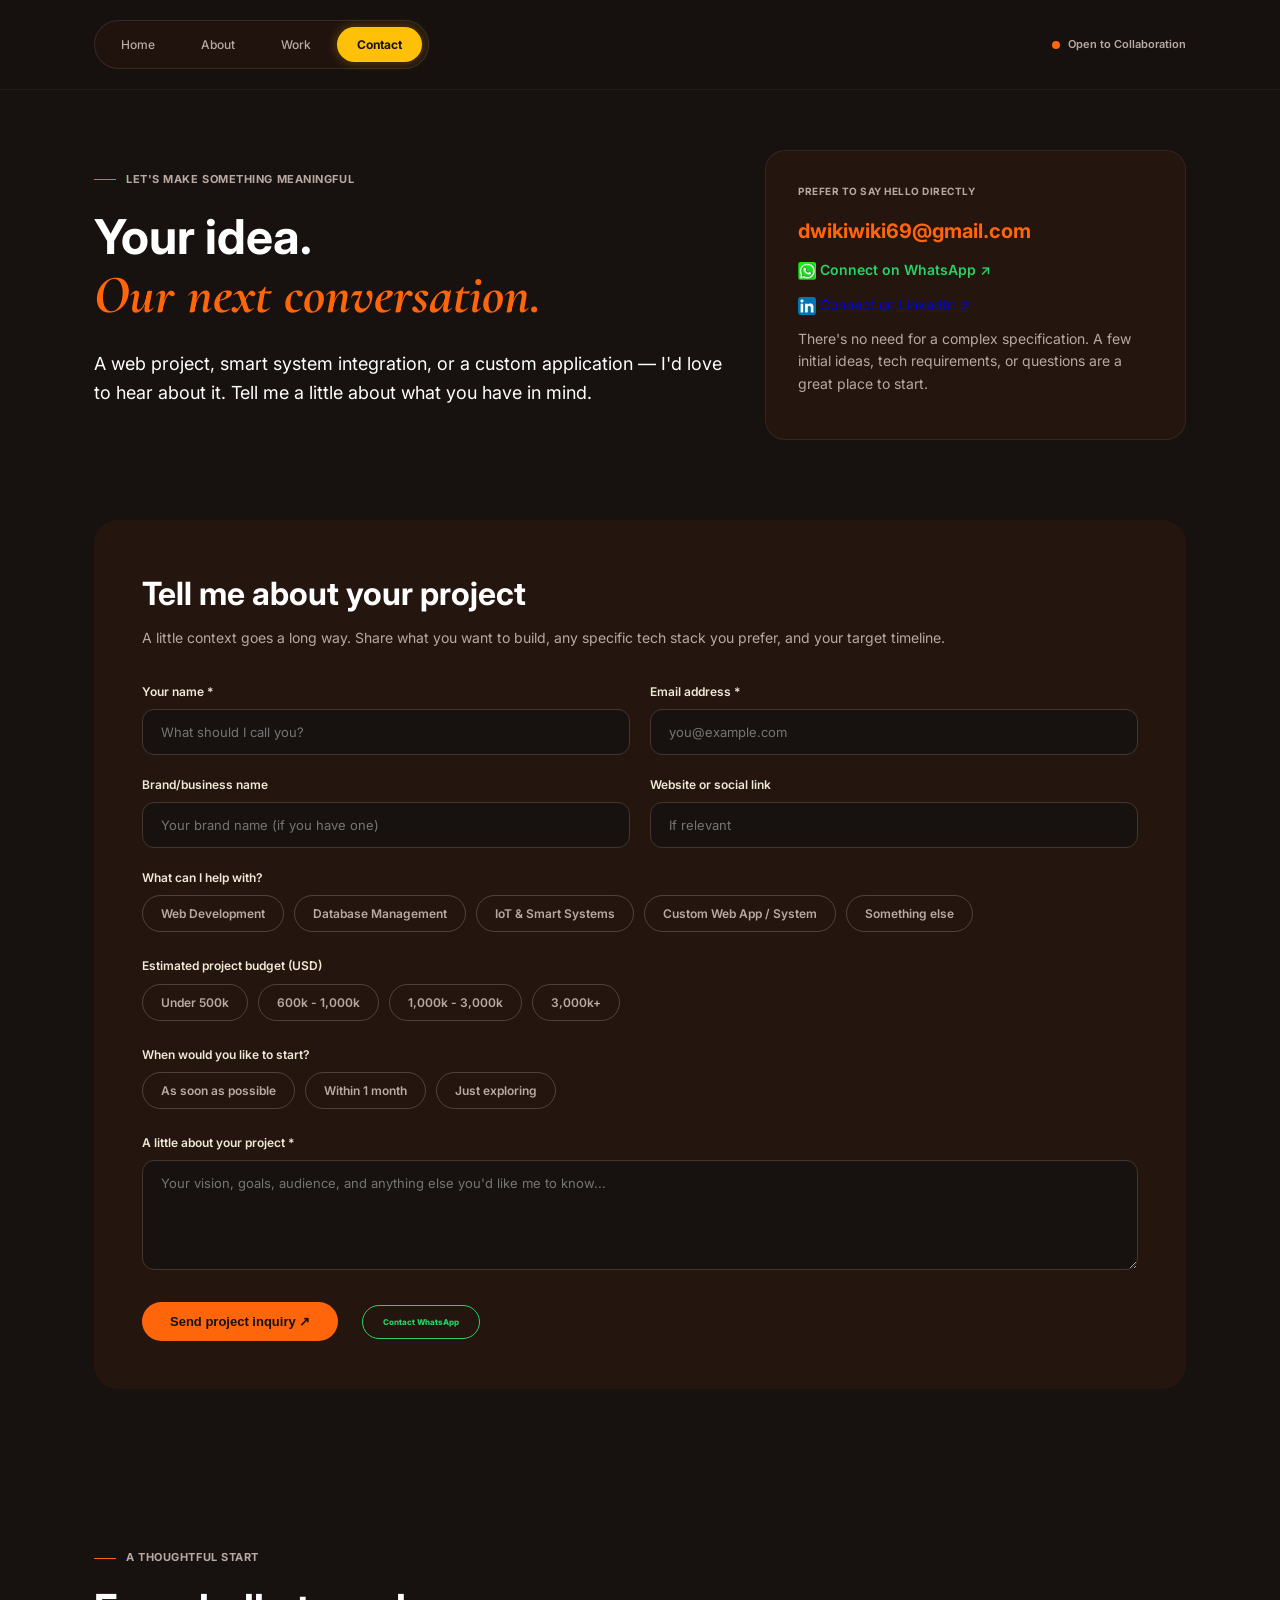
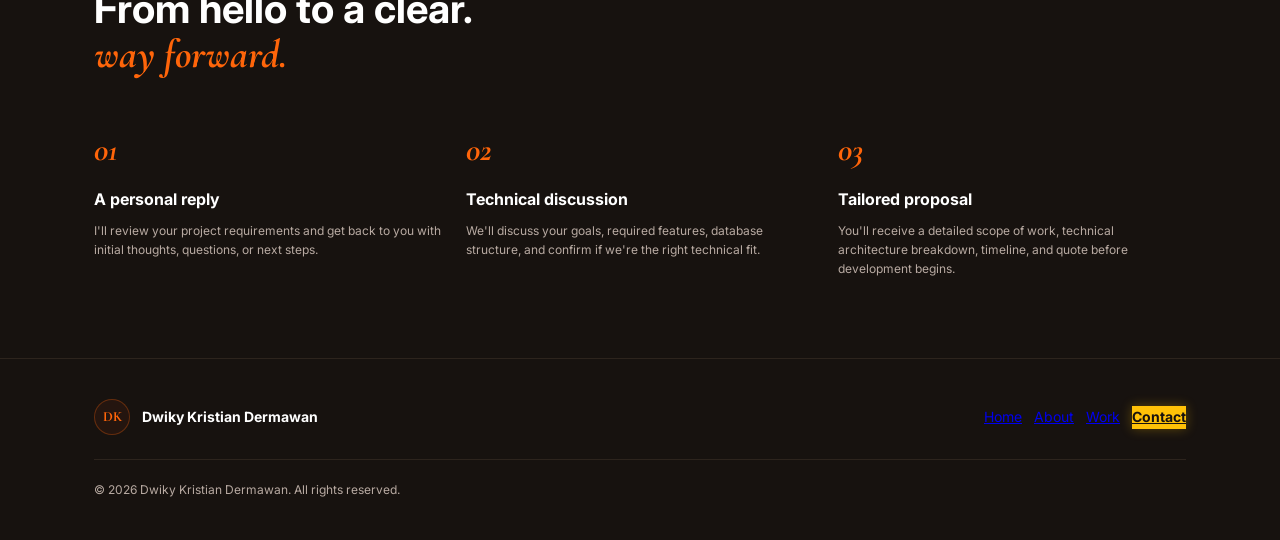
==== commit 10d45853: "update harga" ====
--- a/contact.html
+++ b/contact.html
@@ -118,10 +118,10 @@
           <div class="form-group mb-24">
             <label>Estimated project budget (USD)</label>
             <div class="radio-pills">
-              <label class="pill-radio"><input type="radio" name="budget" value="Under $200"> <span>Under $200</span></label>
-              <label class="pill-radio"><input type="radio" name="budget" value="$500 - $1,000"> <span>$500 - $1,000</span></label>
-              <label class="pill-radio"><input type="radio" name="budget" value="$1,000 - $3,000"> <span>$1,000 - $3,000</span></label>
-              <label class="pill-radio"><input type="radio" name="budget" value="$3,000+"> <span>$3,000+</span></label>
+              <label class="pill-radio"><input type="radio" name="budget" value="Under 500"> <span>Under 500k</span></label>
+              <label class="pill-radio"><input type="radio" name="budget" value="600 - 1,000"> <span>600k - 1,000k</span></label>
+              <label class="pill-radio"><input type="radio" name="budget" value="1,000 - 3,000"> <span>1,000k - 3,000k</span></label>
+              <label class="pill-radio"><input type="radio" name="budget" value="3,000+"> <span>3,000k+</span></label>
             </div>
           </div>
 
